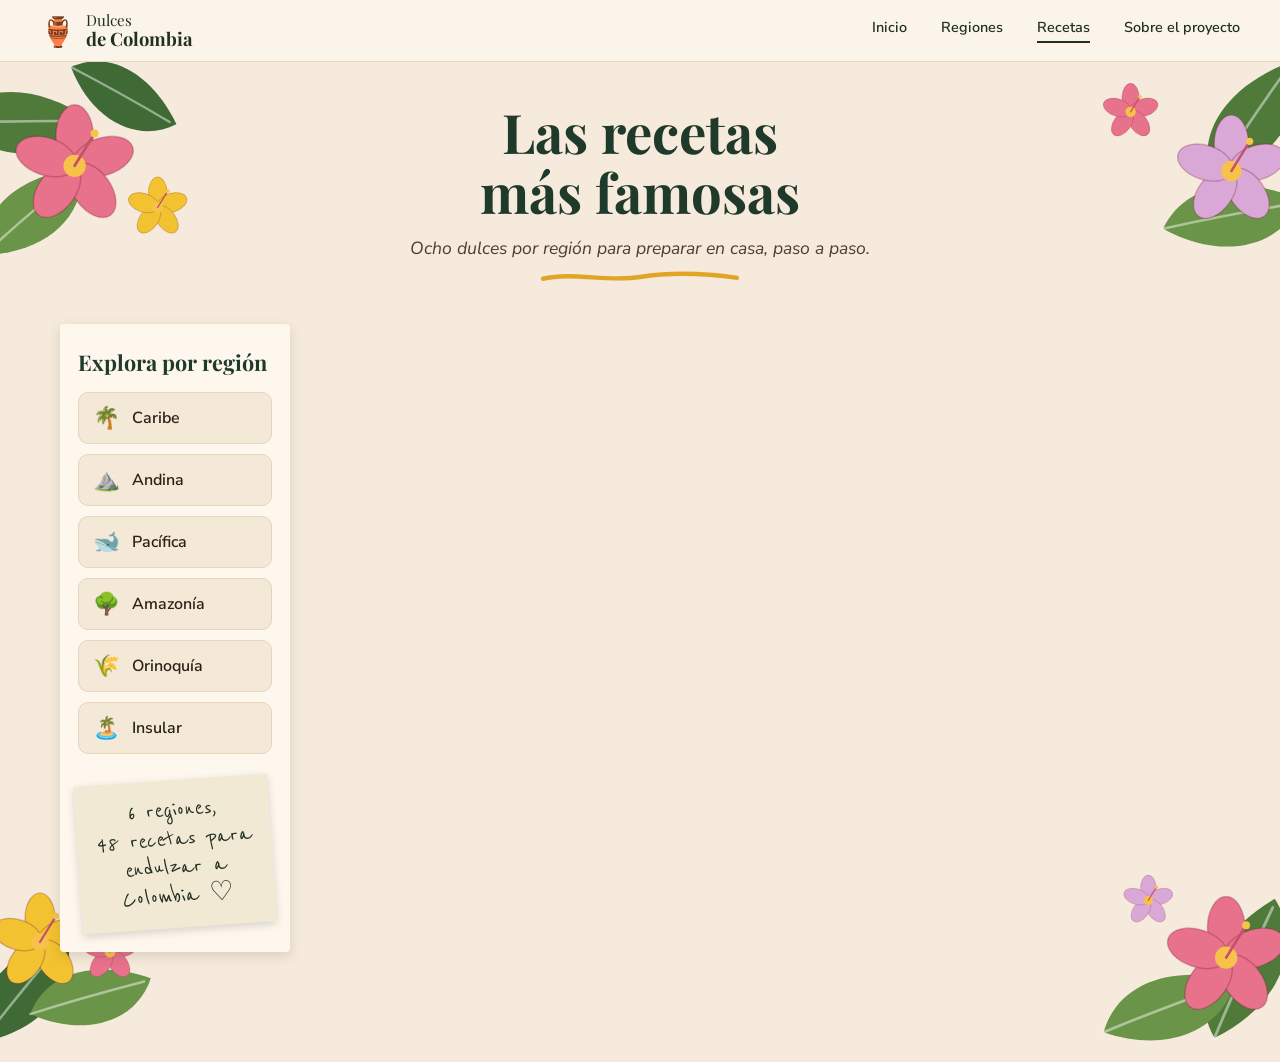
==== recetas.html @ c236e1ac "Add files via upload" ====
<!DOCTYPE html>
<html lang="es">
<head>
  <meta charset="UTF-8">
  <meta name="viewport" content="width=device-width, initial-scale=1.0">
  <title>Recetas - Dulces de Colombia</title>
  <link rel="stylesheet" href="estilo.css?v=2">
  <link rel="stylesheet" href="recetas.css?v=1">
</head>
<body>

  <!-- Dibujos reutilizables (hojas y flor) -->
  <svg width="0" height="0" style="position:absolute" aria-hidden="true">
    <symbol id="hoja" viewBox="0 0 80 50">
      <path d="M2 42 C 8 10, 42 -2, 78 4 C 74 34, 42 52, 2 42 Z" fill="currentColor"/>
      <path d="M2 42 C 25 30, 50 18, 74 7" fill="none" stroke="rgba(255,255,255,.45)" stroke-width="1.6" stroke-linecap="round"/>
    </symbol>
    <symbol id="flor" viewBox="-50 -50 100 100">
      <g fill="currentColor" stroke="rgba(120,30,50,.3)" stroke-width="1.2">
        <ellipse cx="0" cy="-24" rx="15" ry="25"/>
        <ellipse cx="0" cy="-24" rx="15" ry="25" transform="rotate(72)"/>
        <ellipse cx="0" cy="-24" rx="15" ry="25" transform="rotate(144)"/>
        <ellipse cx="0" cy="-24" rx="15" ry="25" transform="rotate(216)"/>
        <ellipse cx="0" cy="-24" rx="15" ry="25" transform="rotate(288)"/>
      </g>
      <circle r="9" fill="#f6c24a"/>
      <path d="M0 0 L16 -26" stroke="#c4506b" stroke-width="2.2" stroke-linecap="round"/>
      <circle cx="16" cy="-26" r="3.2" fill="#f6c24a"/>
    </symbol>
  </svg>

  <header class="menu">
    <a href="index.html" class="logo">
      <span class="logo-icono">🏺</span>
      <span>Dulces<br><strong>de Colombia</strong></span>
    </a>
    <nav>
      <a href="index.html">Inicio</a>
      <a href="regiones.html">Regiones</a>
      <a href="recetas.html" class="activo">Recetas</a>
      <a href="#">Sobre el proyecto</a>
    </nav>
  </header>

  <main class="pagina-recetas">

    <!-- Flores alrededor (solo decoración) -->
    <svg class="flores flores-arriba-izq" viewBox="0 0 260 220" aria-hidden="true">
      <use href="#hoja" x="0" y="20" width="130" height="80" transform="rotate(25 65 60)" style="color:#4f7a3a"/>
      <use href="#hoja" x="20" y="110" width="120" height="74" transform="rotate(-15 80 147)" style="color:#6a9448"/>
      <use href="#hoja" x="110" y="0" width="110" height="68" transform="rotate(55 165 34)" style="color:#3f6a35"/>
      <use href="#flor" x="60" y="40" width="120" height="120" style="color:#e8718c"/>
      <use href="#flor" x="170" y="110" width="60" height="60" style="color:#f2c230"/>
    </svg>
    <svg class="flores flores-arriba-der" viewBox="0 0 260 220" aria-hidden="true">
      <use href="#hoja" x="120" y="20" width="130" height="80" transform="rotate(-30 185 60)" style="color:#4f7a3a"/>
      <use href="#hoja" x="100" y="110" width="130" height="80" transform="rotate(15 165 150)" style="color:#6a9448"/>
      <use href="#flor" x="110" y="50" width="110" height="110" style="color:#d9a8d6"/>
      <use href="#flor" x="40" y="20" width="56" height="56" style="color:#e8718c"/>
    </svg>
    <svg class="flores flores-abajo-izq" viewBox="0 0 240 200" aria-hidden="true">
      <use href="#hoja" x="0" y="100" width="130" height="80" transform="rotate(-25 65 140)" style="color:#3f6a35"/>
      <use href="#hoja" x="70" y="110" width="120" height="74" transform="rotate(10 130 147)" style="color:#6a9448"/>
      <use href="#flor" x="30" y="40" width="100" height="100" style="color:#f2c230"/>
      <use href="#flor" x="120" y="70" width="60" height="60" style="color:#e8718c"/>
    </svg>
    <svg class="flores flores-abajo-der" viewBox="0 0 260 220" aria-hidden="true">
      <use href="#hoja" x="110" y="90" width="140" height="86" transform="rotate(-40 180 133)" style="color:#4f7a3a"/>
      <use href="#hoja" x="40" y="130" width="130" height="80" transform="rotate(5 105 170)" style="color:#6a9448"/>
      <use href="#flor" x="100" y="60" width="120" height="120" style="color:#e8718c"/>
      <use href="#flor" x="60" y="40" width="50" height="50" style="color:#d9a8d6"/>
    </svg>

    <section class="r-encabezado">
      <h1>Las recetas<br>más famosas</h1>
      <p>Ocho dulces por región para preparar en casa, paso a paso.</p>
      <svg class="r-subrayado" viewBox="0 0 300 16" preserveAspectRatio="none" aria-hidden="true">
        <path d="M4 10 C 50 2, 100 14, 150 8 S 250 4, 296 9" fill="none" stroke="#e0a526" stroke-width="5" stroke-linecap="round"/>
      </svg>
    </section>

    <div class="r-cuerpo">

      <aside class="r-lateral">
        <h2>Explora por región</h2>
        <div class="r-regiones" role="tablist" aria-label="Regiones">
          <button type="button" class="r-region" data-region="caribe" role="tab"><span>🌴</span>Caribe</button>
          <button type="button" class="r-region" data-region="andina" role="tab"><span>⛰️</span>Andina</button>
          <button type="button" class="r-region" data-region="pacifica" role="tab"><span>🐋</span>Pacífica</button>
          <button type="button" class="r-region" data-region="amazonia" role="tab"><span>🌳</span>Amazonía</button>
          <button type="button" class="r-region" data-region="orinoquia" role="tab"><span>🌾</span>Orinoquía</button>
          <button type="button" class="r-region" data-region="insular" role="tab"><span>🏝️</span>Insular</button>
        </div>
        <p class="r-notita">6 regiones,<br>48 recetas para endulzar a Colombia ♡</p>
      </aside>

      <section class="r-contenido">
        <h3 class="r-titulo-region"></h3>
        <ul class="r-grilla"></ul>
      </section>

    </div>
  </main>

  <!-- Ventana con la receta -->
  <div id="receta" class="receta" aria-hidden="true">
    <article class="rc-tarjeta" role="dialog" aria-modal="true" aria-labelledby="rc-nombre">
      <button type="button" class="rc-cerrar" aria-label="Cerrar">✕</button>

      <div class="rc-cabeza">
        <figure class="rc-foto">
          <img alt="" hidden>
          <div class="rc-sin-foto" hidden></div>
        </figure>
        <div class="rc-datos">
          <span class="rc-region"></span>
          <h2 id="rc-nombre"></h2>
          <p class="rc-lugar"></p>
          <ul class="rc-chips">
            <li class="rc-tiempo"></li>
            <li class="rc-porciones"></li>
          </ul>
        </div>
      </div>

      <div class="rc-cuerpo">
        <section class="rc-ingredientes">
          <h3>Ingredientes</h3>
          <ul></ul>
        </section>
        <section class="rc-pasos">
          <h3>Preparación</h3>
          <ol></ol>
        </section>
      </div>
    </article>
  </div>

  <script src="recetas-datos.js"></script>
  <script src="recetas.js?v=1"></script>

</body>
</html>
---- estilo.css ----
@import url('https://fonts.googleapis.com/css2?family=Nunito+Sans:wght@400;600;700&family=Playfair+Display:wght@500;600;700&display=swap');

/* ---------- COLORES Y FUENTES (cámbialos aquí) ---------- */
:root {
  --fondo: #e4ece0;       /* verde salvia claro */
  --panel: #eef3ea;       /* un poco más claro, para el contenido */
  --menu: #f5f8f1;        /* barra superior */
  --linea: #c6d3c1;       /* bordes suaves */
  --texto: #223024;       /* verde casi negro */

  --fuente-titulos: 'Playfair Display', Georgia, serif;
  --fuente-texto: 'Nunito Sans', Arial, sans-serif;
}

* { margin: 0; padding: 0; box-sizing: border-box; }

body {
  background-color: var(--fondo);
  color: var(--texto);
  font-family: var(--fuente-texto);
}

a { color: inherit; text-decoration: none; }

/* ---------- MENÚ ---------- */
.menu {
  display: flex;
  justify-content: space-between;
  align-items: center;
  padding: 12px 40px;
  background-color: var(--menu);
  border-bottom: 1px solid var(--linea);
}

.logo {
  display: flex;
  align-items: center;
  gap: 10px;
  line-height: 1.1;
  font-family: var(--fuente-titulos);
  font-size: 0.95rem;
}

.logo-icono { font-size: 1.8rem; }
.logo strong { font-size: 1.15rem; font-weight: 700; }

.menu nav {
  display: flex;
  align-items: center;
  gap: 34px;
  font-size: 0.9rem;
  font-weight: 600;
}

.menu nav a {
  padding-bottom: 4px;
  border-bottom: 2px solid transparent;
  transition: border-color 0.2s;
}

.menu nav a:hover,
.menu nav a.activo { border-bottom-color: var(--texto); }

/* ---------- HOME ---------- */
.hero {
  display: flex;
  align-items: center;
  justify-content: space-between;
  gap: 30px;
  max-width: 1200px;
  margin: 0 auto;
  padding: 30px 60px;
  min-height: calc(100vh - 62px);
  background: radial-gradient(ellipse at 30% 40%, #f3f7ef 0%, var(--panel) 45%, var(--fondo) 100%);
}

.texto { flex: 1; max-width: 400px; }

.texto h1 {
  font-family: var(--fuente-titulos);
  font-size: 3.1rem;
  line-height: 1.15;
  font-weight: 600;
  margin-bottom: 24px;
}

.texto p {
  font-size: 1.05rem;
  line-height: 1.75;
  margin-bottom: 30px;
}

/* ---------- MAPA ---------- */
.mapa {
  flex: 1;
  position: relative;
  max-width: 560px;
}

#mapa-svg {
  display: block;
  width: 78%;
  height: auto;
  margin: 0 auto;
}

.dep {
  stroke: var(--panel);
  stroke-width: 1.3;
  cursor: pointer;
  transition: filter 0.2s;
}

.dep:hover {
  filter: brightness(1.15) saturate(1.1);
  stroke: var(--texto);
  stroke-width: 1.6;
}

.etiqueta-region {
  position: absolute;
  font-family: var(--fuente-titulos);
  font-size: 1rem;
  font-weight: 500;
  pointer-events: none;
}

.etiqueta-region.caribe    { right: 4%; top: 5%; }
.etiqueta-region.pacifica  { left: 0;  top: 40%; }
.etiqueta-region.andina    { right: 0; top: 18%; }
.etiqueta-region.orinoquia { right: 0; top: 44%; }
.etiqueta-region.amazonia  { right: 0; top: 76%; }
.etiqueta-region.insular   { left: 0;   top: 13%; }

/* ---------- CELULAR ---------- */
@media (max-width: 800px) {
  .menu { flex-direction: column; gap: 10px; padding: 12px 16px; }
  .menu nav { gap: 16px; flex-wrap: wrap; justify-content: center; }
  .hero { flex-direction: column; padding: 24px 16px; }
  .texto h1 { font-size: 2.4rem; }
  .mapa { width: 100%; }
  .etiqueta-region.insular { top: 16%; }
}
---- recetas.css ----
@import url('https://fonts.googleapis.com/css2?family=Reenie+Beanie&display=swap');

/* ---------- COLORES DE ESTA PÁGINA (crema durazno, entre el verde del inicio y el rosado de regiones) ---------- */
body {
  --fondo: #f6eadc;
  --panel: #faf2e8;
  --menu: #fbf4ea;
  --linea: #e6d4bf;
  --papel: #fdf7ee;
}

.sin-scroll { overflow: hidden; }

.pagina-recetas {
  position: relative;
  padding: 40px 40px 90px;
  overflow-x: clip;
}
.r-encabezado,
.r-cuerpo {
  max-width: 1160px;
  margin-left: auto;
  margin-right: auto;
}

/* ---------- FLORES ALREDEDOR ---------- */
.flores {
  position: absolute;
  z-index: 0;
  pointer-events: none;
}
.flores-arriba-izq { top: 0;      left: -50px;  width: 270px; }
.flores-arriba-der { top: 0;      right: -50px; width: 270px; }
.flores-abajo-izq  { bottom: -10px; left: -40px;  width: 240px; }
.flores-abajo-der  { bottom: -20px; right: -50px; width: 270px; }

/* ---------- ENCABEZADO ---------- */
.r-encabezado {
  position: relative;
  z-index: 1;
  text-align: center;
}
.r-encabezado h1 {
  font-family: var(--fuente-titulos);
  font-size: 3.4rem;
  line-height: 1.1;
  font-weight: 700;
  color: #1f3a2a;
}
.r-encabezado p {
  margin-top: 14px;
  font-size: 1.1rem;
  font-style: italic;
  color: #4a4030;
}
.r-subrayado {
  display: block;
  width: 200px;
  height: 14px;
  margin: 10px auto 0;
}

/* ---------- CUERPO: LATERAL + TARJETAS ---------- */
.r-cuerpo {
  position: relative;
  z-index: 1;
  display: grid;
  grid-template-columns: 230px 1fr;
  gap: 34px;
  margin-top: 40px;
}

/* min-width: 0 evita que la fila de regiones en celular ensanche la página */
.r-lateral,
.r-contenido { min-width: 0; }

.r-lateral {
  align-self: start;
  position: sticky;
  top: 20px;
  padding: 24px 18px;
  background: var(--papel);
  border-radius: 4px;
  box-shadow: 0 4px 12px rgba(60, 50, 30, 0.15);
}
.r-lateral h2 {
  margin-bottom: 16px;
  font-family: var(--fuente-titulos);
  font-size: 1.35rem;
  color: #1f3a2a;
}

.r-regiones {
  display: flex;
  flex-direction: column;
  gap: 10px;
}
.r-region {
  display: flex;
  align-items: center;
  gap: 12px;
  padding: 10px 14px;
  border: 1px solid var(--linea);
  border-radius: 10px;
  background: #f4e8d6;
  font: inherit;
  font-size: 1rem;
  font-weight: 600;
  color: #2b2118;
  text-align: left;
  cursor: pointer;
  transition: transform 0.2s, background 0.2s, box-shadow 0.2s;
}
.r-region span { font-size: 1.35rem; }
.r-region:hover { transform: translateX(4px); }
.r-region.activo {
  background: #1f3a2a;
  border-color: #1f3a2a;
  color: #fdf7ee;
  box-shadow: 0 4px 10px rgba(31, 58, 42, 0.3);
}

.r-notita {
  margin-top: 26px;
  padding: 16px 16px 18px;
  background: #f2e9d5;
  box-shadow: 0 3px 8px rgba(0, 0, 0, 0.15);
  transform: rotate(-4deg);
  font-family: 'Reenie Beanie', cursive;
  font-size: 1.7rem;
  line-height: 1.05;
  text-align: center;
}

.r-titulo-region {
  margin-bottom: 18px;
  font-family: var(--fuente-titulos);
  font-size: 1.6rem;
  color: #1f3a2a;
}

/* ---------- TARJETAS DE POSTRES ---------- */
.r-grilla {
  display: grid;
  grid-template-columns: repeat(4, 1fr);
  gap: 28px 22px;
  list-style: none;
}

.r-tarjeta {
  position: relative;
  display: flex;
  flex-direction: column;
  align-items: center;
  width: 100%;
  height: 100%;
  padding: 10px 10px 16px;
  border: none;
  border-radius: 14px;
  background: var(--papel);
  box-shadow: 0 4px 12px rgba(60, 50, 30, 0.16);
  font: inherit;
  color: inherit;
  text-align: center;
  cursor: pointer;
  transition: transform 0.25s, box-shadow 0.25s;
  animation: entrar 0.45s ease var(--d, 0s) both;
}
.r-tarjeta:hover,
.r-tarjeta:focus-visible {
  transform: translateY(-6px) rotate(-1deg);
  box-shadow: 0 12px 22px rgba(60, 50, 30, 0.24);
}
.r-tarjeta:focus-visible { outline: 2px solid #1f3a2a; outline-offset: 3px; }

/* Tachuela */
.r-tarjeta::before {
  content: '';
  position: absolute;
  top: -7px;
  left: 50%;
  z-index: 2;
  width: 16px;
  height: 16px;
  margin-left: -8px;
  border-radius: 50%;
  background: radial-gradient(circle at 35% 35%, rgba(255, 255, 255, 0.6), transparent 45%), var(--tachuela);
  box-shadow: 0 2px 3px rgba(0, 0, 0, 0.3);
}

.r-foto {
  display: grid;
  place-items: center;
  width: 100%;
  aspect-ratio: 4 / 3;
  overflow: hidden;
  border-radius: 10px;
  background: radial-gradient(circle at 35% 30%, #fff8 0, transparent 50%), #e9d6b8;
}
.r-foto img { width: 100%; height: 100%; object-fit: cover; transition: transform 0.4s; }
.r-tarjeta:hover .r-foto img { transform: scale(1.06); }
.r-sin-foto b { font-size: 3rem; font-weight: 400; }

.r-nombre {
  margin-top: 12px;
  font-family: var(--fuente-titulos);
  font-size: 1.12rem;
  font-weight: 700;
  line-height: 1.2;
  color: #1f3a2a;
}
.r-lugar {
  margin-top: 4px;
  font-size: 0.8rem;
  color: #6b5f4a;
}
.r-ver {
  margin-top: auto;
  padding-top: 10px;
  font-size: 0.85rem;
  font-weight: 700;
  color: #2f5a44;
  text-decoration: underline;
  text-underline-offset: 3px;
}

@keyframes entrar {
  from { opacity: 0; transform: translateY(14px); }
  to   { opacity: 1; transform: none; }
}

/* =====================================================================
   VENTANA DE LA RECETA
   ===================================================================== */
.receta {
  position: fixed;
  inset: 0;
  z-index: 200;
  display: flex;
  padding: 30px 20px;
  overflow-y: auto;
  background: rgba(43, 33, 24, 0.55);
  backdrop-filter: blur(4px);
  opacity: 0;
  visibility: hidden;
  transition: opacity 0.3s, visibility 0.3s;
}
.receta.abierta { opacity: 1; visibility: visible; }

.rc-tarjeta {
  position: relative;
  width: min(940px, 100%);
  margin: auto;
  padding: 36px 40px 40px;
  border-radius: 6px;
  background: var(--papel);
  box-shadow: 0 20px 40px rgba(0, 0, 0, 0.35);
}
.receta.abierta .rc-tarjeta { animation: subir 0.4s ease both; }
@keyframes subir {
  from { opacity: 0; transform: translateY(30px); }
  to   { opacity: 1; transform: none; }
}

.rc-cerrar {
  position: absolute;
  top: 18px;
  right: 18px;
  width: 44px;
  height: 44px;
  border: 2px solid #1f3a2a;
  border-radius: 50%;
  background: #fff;
  color: #1f3a2a;
  font-size: 1.2rem;
  cursor: pointer;
  transition: transform 0.2s;
}
.rc-cerrar:hover { transform: rotate(90deg); }

.rc-cabeza {
  display: grid;
  grid-template-columns: 300px 1fr;
  gap: 32px;
  align-items: center;
}

.rc-foto {
  display: grid;
  place-items: center;
  aspect-ratio: 4 / 3;
  overflow: hidden;
  padding: 8px;
  background: #fff;
  box-shadow: 0 4px 12px rgba(0, 0, 0, 0.2);
  transform: rotate(-2deg);
}
.rc-foto img { width: 100%; height: 100%; object-fit: cover; }
.rc-sin-foto {
  display: grid;
  place-items: center;
  width: 100%;
  height: 100%;
  background: radial-gradient(circle at 35% 30%, #fff8 0, transparent 50%), #e9d6b8;
}
.rc-sin-foto b { font-size: 4.5rem; font-weight: 400; }

.rc-region {
  display: inline-block;
  padding: 4px 12px;
  border-radius: 20px;
  background: #f3c9c4;
  font-size: 0.85rem;
  font-weight: 700;
  color: #6b2a2a;
}
.rc-datos h2 {
  margin-top: 10px;
  font-family: var(--fuente-titulos);
  font-size: 2.4rem;
  line-height: 1.1;
  color: #1f3a2a;
}
.rc-lugar {
  margin-top: 8px;
  color: #6b5f4a;
}
.rc-chips {
  display: flex;
  flex-wrap: wrap;
  gap: 10px;
  margin-top: 16px;
  list-style: none;
}
.rc-chips li {
  padding: 6px 14px;
  border: 1px solid var(--linea);
  border-radius: 20px;
  background: #fff;
  font-size: 0.9rem;
  font-weight: 600;
}

.rc-cuerpo {
  display: grid;
  grid-template-columns: 1fr 1.4fr;
  gap: 34px;
  margin-top: 34px;
  padding-top: 28px;
  border-top: 2px dashed var(--linea);
}
.rc-cuerpo h3 {
  margin-bottom: 14px;
  font-family: var(--fuente-titulos);
  font-size: 1.4rem;
  color: #1f3a2a;
}

.rc-ingredientes ul { list-style: none; }
.rc-ingredientes li { padding: 7px 0; border-bottom: 1px dotted var(--linea); line-height: 1.4; }
.rc-ingredientes label { display: flex; gap: 10px; align-items: flex-start; cursor: pointer; }
.rc-ingredientes input {
  flex: 0 0 auto;
  width: 18px;
  height: 18px;
  margin-top: 2px;
  accent-color: #2f5a44;
}
/* Al marcar un ingrediente queda tachado */
.rc-ingredientes label:has(input:checked) { color: #9a8f7c; text-decoration: line-through; }

.rc-pasos ol { list-style: none; counter-reset: paso; }
.rc-pasos li {
  position: relative;
  padding: 0 0 16px 46px;
  line-height: 1.55;
  counter-increment: paso;
}
.rc-pasos li::before {
  content: counter(paso);
  position: absolute;
  top: -2px;
  left: 0;
  display: grid;
  place-items: center;
  width: 32px;
  height: 32px;
  border-radius: 50%;
  background: #e0b63a;
  font-family: var(--fuente-titulos);
  font-weight: 700;
  color: #2b2118;
}

/* ---------- PANTALLAS MÁS PEQUEÑAS ---------- */
@media (max-width: 1100px) {
  .r-grilla { grid-template-columns: repeat(3, 1fr); }
}

@media (max-width: 860px) {
  .pagina-recetas { padding: 28px 20px 70px; }
  .r-cuerpo { grid-template-columns: 1fr; gap: 24px; }
  .r-encabezado { padding: 0 60px; }
  .r-lateral { position: static; padding: 18px 14px; }
  .r-regiones { flex-direction: row; overflow-x: auto; padding-bottom: 6px; }
  .r-region { flex: 0 0 auto; }
  .r-region:hover { transform: none; }
  .r-notita { display: none; }
  .r-grilla { grid-template-columns: repeat(2, 1fr); gap: 22px 14px; }
  .flores-arriba-izq, .flores-arriba-der { width: 150px; }
  .flores-abajo-izq, .flores-abajo-der { display: none; }
  .rc-cabeza, .rc-cuerpo { grid-template-columns: 1fr; }
  .rc-foto { max-width: 320px; }
}

@media (max-width: 520px) {
  .r-encabezado h1 { font-size: 2.4rem; }
  .r-encabezado { padding: 0 30px; }
  .rc-tarjeta { padding: 28px 18px 30px; }
  .rc-datos h2 { font-size: 1.9rem; }
  .r-nombre { font-size: 1rem; }
}

@media (prefers-reduced-motion: reduce) {
  .r-tarjeta, .receta.abierta .rc-tarjeta { animation: none; }
}
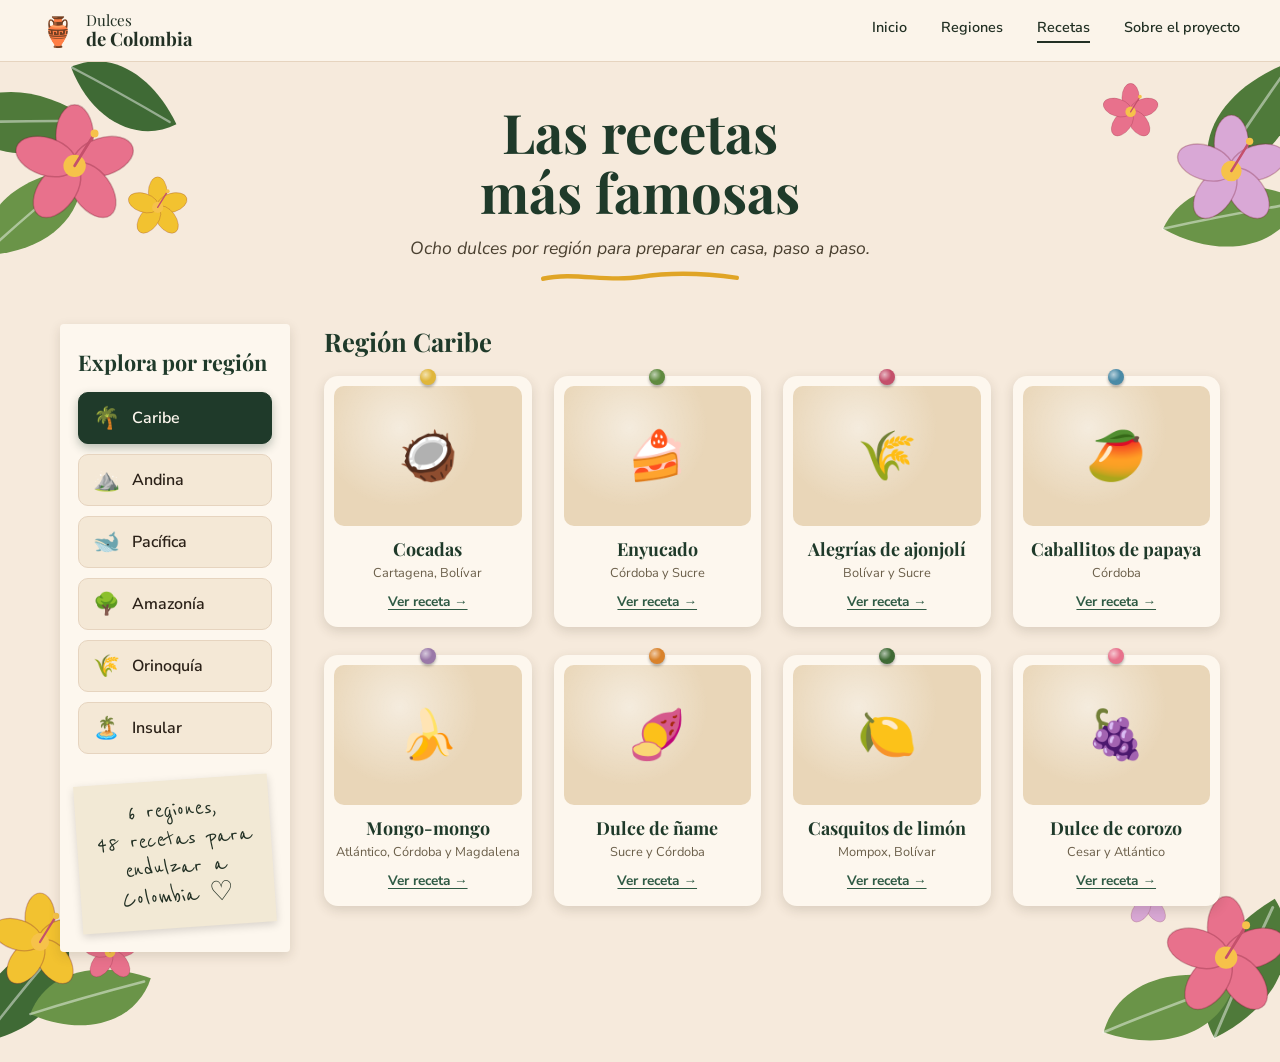
==== commit af6c77dd: "Update recetas.html" ====
--- a/recetas.html
+++ b/recetas.html
@@ -38,7 +38,7 @@
       <a href="index.html">Inicio</a>
       <a href="regiones.html">Regiones</a>
       <a href="recetas.html" class="activo">Recetas</a>
-      <a href="#">Sobre el proyecto</a>
+      <a href="sobre-proyecto.html">Sobre el proyecto</a>
     </nav>
   </header>
 
